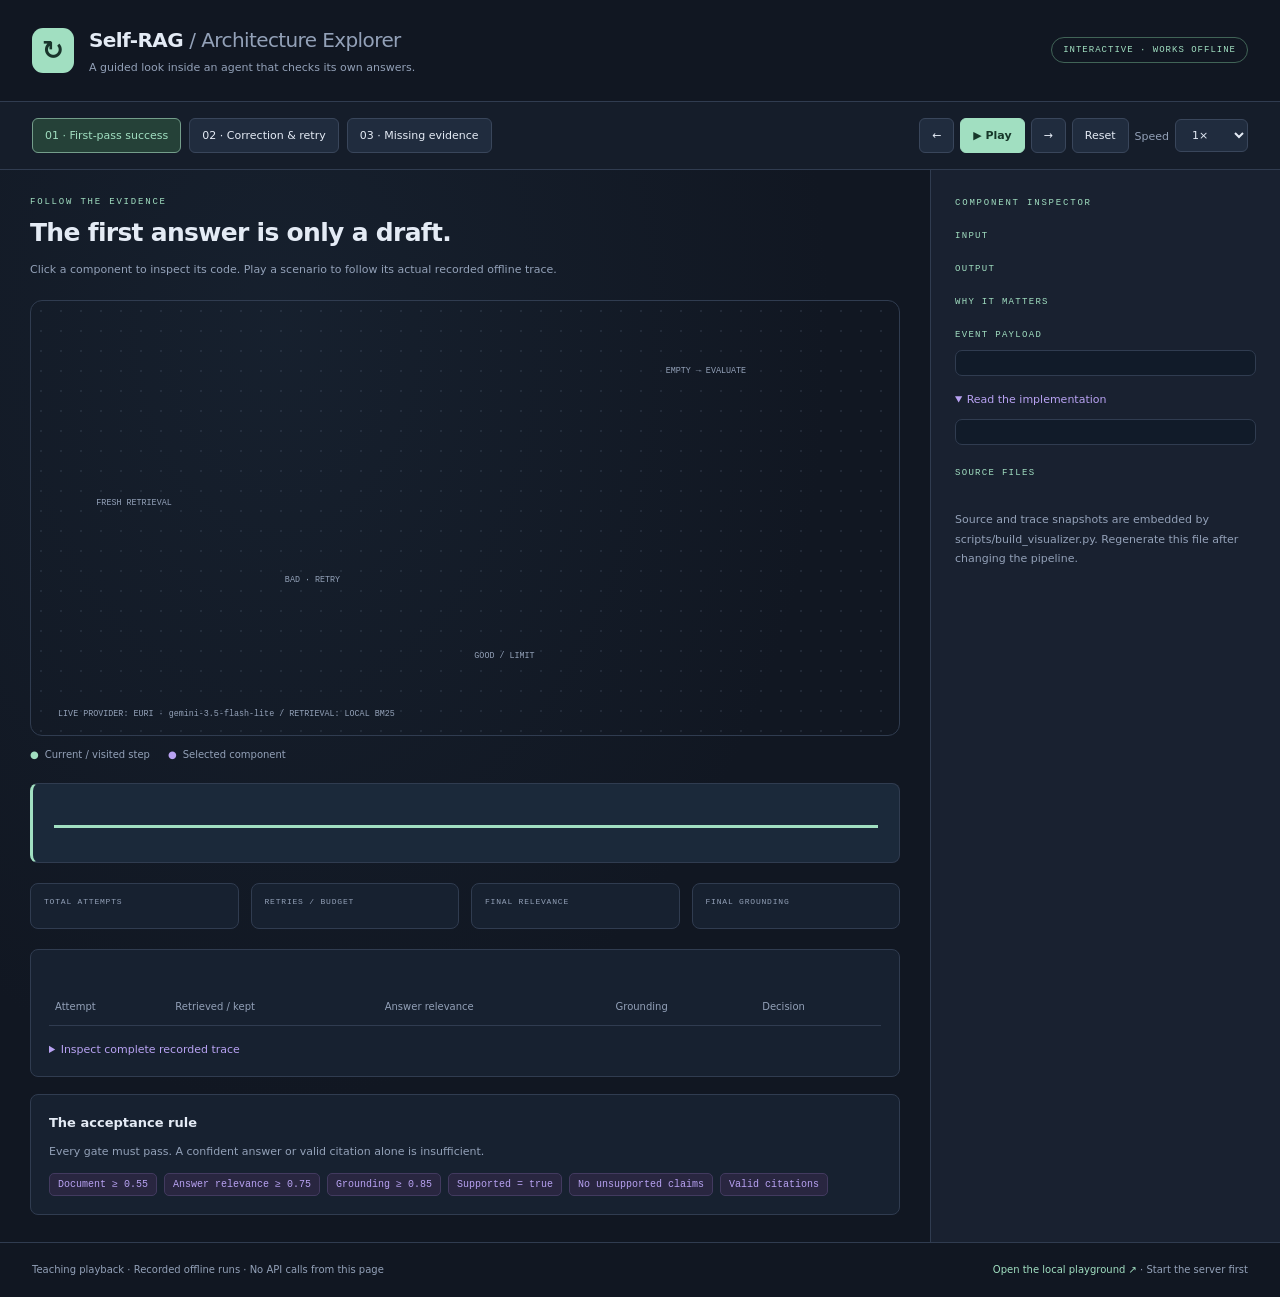
==== scripts/visualizer_template.html @ eb4587cd "Build Self-RAG with EURI evaluation and bounded retries" ====
<!doctype html>
<html lang="en">
<head><meta charset="utf-8"><meta name="viewport" content="width=device-width,initial-scale=1"><meta name="theme-color" content="#111722"><title>Self-RAG · Architecture Explorer</title>
<style>
:root{color-scheme:dark;--bg:#111722;--panel:#192130;--line:#303c50;--muted:#93a1b8;--text:#e4ebf5;--mint:#a1dfc1;--purple:#b8a2f2;--amber:#edc386;--mono:ui-monospace,Consolas,monospace}*{box-sizing:border-box}body{margin:0;background:var(--bg);color:var(--text);font:14px/1.6 system-ui,sans-serif}button,select{font:inherit}button{cursor:pointer}button,select,a{touch-action:manipulation}button:disabled{opacity:.35;cursor:default}button:focus-visible,a:focus-visible,select:focus-visible,summary:focus-visible{outline:2px solid var(--mint);outline-offset:4px}header{display:flex;align-items:center;justify-content:space-between;gap:25px;padding:24px 32px;border-bottom:1px solid var(--line)}.brand{display:flex;align-items:center;gap:15px}.logo{display:grid;place-items:center;width:42px;height:45px;background:var(--mint);color:#19342b;border-radius:11px;font-size:26px;font-weight:800}h1,h2,h3,p{margin:0}h1{font-size:20px;font-weight:600;letter-spacing:-.6px}h1 span{color:var(--muted);font-weight:400}.sub{font-size:11px;color:var(--muted);margin-top:3px}a{color:var(--mint);text-decoration:none}.badge{font:9px var(--mono);letter-spacing:1px;border:1px solid #416457;color:var(--mint);padding:7px 11px;border-radius:20px}.toolbar{display:flex;flex-wrap:wrap;gap:8px;align-items:center;padding:16px 32px;border-bottom:1px solid var(--line);background:#151d2a}button,select{background:#202c3e;border:1px solid #39465b;border-radius:6px;padding:8px 12px;color:var(--text);font-size:11px}button:hover:not(:disabled){background:#2b3a50}button[aria-pressed=true]{background:#254138;border-color:#749e8b;color:var(--mint)}.primary{background:var(--mint);border-color:var(--mint);color:#17372a;font-weight:700}.primary:hover:not(:disabled){background:#b7eed4}.playback{margin-left:auto;display:flex;gap:6px;align-items:center}.layout{display:grid;grid-template-columns:minmax(0,1fr) 350px;min-height:calc(100vh - 180px)}main{padding:27px 30px;min-width:0;background:radial-gradient(ellipse at 30% 15%,#22344850,transparent 60%)}.eyebrow{font:9px var(--mono);letter-spacing:1.8px;color:var(--mint)}h2{font-size:25px;letter-spacing:-.7px;margin:6px 0}main>.sub{margin:8px 0 21px}.diagram{background-image:radial-gradient(#63728a30 1px,transparent 1px);background-size:20px 20px;border:1px solid var(--line);border-radius:12px;overflow:auto}svg{display:block;width:100%;min-width:760px}.edge{fill:none;stroke:#3c4d65;stroke-width:2;marker-end:url(#arrow)}.edge.active{stroke:var(--mint);stroke-width:3;marker-end:url(#active-arrow)}.edge.retry{stroke-dasharray:6 5}.node{cursor:pointer;outline:none}.node rect{fill:#1d2a3b;stroke:#4a5972;stroke-width:1.4}.node text{fill:var(--text);pointer-events:none}.node .title{font:600 16px system-ui,sans-serif}.node .file{font:9px var(--mono);fill:var(--muted)}.node .number{font:9px var(--mono);fill:var(--purple)}.node.visited rect{fill:#203b35;stroke:#507c6a}.node.current rect{fill:#294e40;stroke:var(--mint);stroke-width:2.5}.node.selected rect{stroke:var(--purple);stroke-width:3}.node:hover rect,.node:focus-visible rect{stroke:var(--purple);stroke-width:3}.wire-label{font:9px var(--mono);fill:var(--muted)}.legend{display:flex;gap:18px;color:var(--muted);font-size:10px;margin:11px 0 20px}.legend span:before{content:'●';color:var(--mint);margin-right:6px}.legend span:last-child:before{color:var(--purple)}.step-card{padding:19px 21px;background:#1b293a;border:1px solid var(--line);border-left:3px solid var(--mint);border-radius:8px}.step-heading{display:flex;justify-content:space-between;gap:15px;align-items:center}.step-card h3{font-size:17px;font-weight:600;margin-top:5px}.step-card p{font-size:12px;color:var(--muted);margin-top:7px}.progress{height:3px;background:#304158;border-radius:2px;margin-top:17px}.progress>div{height:100%;background:var(--mint);transition:width .2s}.timeline{display:flex;flex-wrap:wrap;gap:6px;margin-top:15px}.timeline button{font:9px var(--mono);padding:6px 9px}.stats{display:grid;grid-template-columns:repeat(4,1fr);gap:12px;margin:20px 0}.stat{border:1px solid var(--line);border-radius:8px;padding:13px;background:#172130}.stat small{display:block;font:8px var(--mono);color:var(--muted);letter-spacing:.8px}.stat b{display:block;font:24px var(--mono);color:var(--mint);margin-top:9px}.section-panel{border:1px solid var(--line);border-radius:8px;padding:18px;background:#172130;margin-top:17px}h3{font-size:13px}.section-panel p{color:var(--muted);font-size:11px;margin-top:9px}.pills{display:flex;flex-wrap:wrap;gap:7px;margin-top:12px}.pills span{font:10px var(--mono);padding:5px 8px;color:var(--purple);background:#292640;border:1px solid #423a5f;border-radius:5px}.table-scroll{overflow:auto}table{width:100%;border-collapse:collapse;font-size:11px;margin-top:12px}th,td{padding:10px 6px;border-bottom:1px solid var(--line);text-align:left}th{color:var(--muted);font-size:10px;font-weight:500}td{white-space:nowrap}aside{border-left:1px solid var(--line);background:var(--panel);padding:28px 24px;min-width:0}aside h2{font-size:23px;margin-top:10px}.field{font:9px var(--mono);letter-spacing:1.3px;color:var(--mint);margin:23px 0 8px}aside p{font-size:12px;color:var(--muted);line-height:1.8}.file-label{font:10px var(--mono);color:var(--purple);margin-bottom:13px}pre{white-space:pre-wrap;overflow-wrap:anywhere;background:#111b29;border:1px solid var(--line);padding:12px;border-radius:7px;font:10px/1.8 var(--mono);max-height:450px;overflow:auto;color:#b8c8dd}details{margin-top:15px}summary{font-size:11px;color:var(--purple);cursor:pointer}.notice{color:var(--amber)!important;border-left:2px solid var(--amber);padding-left:10px}.status{font:10px var(--mono);color:var(--mint)}footer{display:flex;justify-content:space-between;gap:20px;padding:19px 32px;border-top:1px solid var(--line);color:var(--muted);font-size:10px}.source-links{display:flex;gap:6px;flex-wrap:wrap;margin-top:12px}.source-links button{font:9px var(--mono);padding:6px 8px}@media(max-width:1150px){.layout{grid-template-columns:minmax(0,1fr) 290px}main{padding:23px 20px}aside{padding:23px 18px}.playback{margin-left:0}.stats{gap:8px}.stat{padding:10px}.stat small{font-size:7px}}@media(max-width:850px){.layout{grid-template-columns:1fr}aside{border-left:0;border-top:1px solid var(--line)}header{padding:20px}.toolbar{padding:13px 20px}.badge{display:none}h1{font-size:18px}h2{font-size:23px}footer{display:block;line-height:2}footer span{display:block}.stats{grid-template-columns:repeat(2,1fr)}}@media(prefers-reduced-motion:reduce){*{transition:none!important}}
</style></head><body>
<header><div class="brand"><div class="logo">↻</div><div><h1>Self-RAG <span>/ Architecture Explorer</span></h1><p class="sub">A guided look inside an agent that checks its own answers.</p></div></div><span class="badge">INTERACTIVE · WORKS OFFLINE</span></header>
<div class="toolbar"><button data-scenario="first" aria-pressed="true">01 · First-pass success</button><button data-scenario="correction" aria-pressed="false">02 · Correction & retry</button><button data-scenario="missing" aria-pressed="false">03 · Missing evidence</button><div class="playback"><button id="back" aria-label="Previous step">←</button><button id="play" class="primary">▶ Play</button><button id="next" aria-label="Next step">→</button><button id="reset">Reset</button><label for="speed" class="sub">Speed</label><select id="speed"><option value="2000">1×</option><option value="1000">2×</option><option value="4000">0.5×</option></select></div></div>
<div class="layout"><main><div class="eyebrow">FOLLOW THE EVIDENCE</div><h2>The first answer is only a draft.</h2><p class="sub">Click a component to inspect its code. Play a scenario to follow its actual recorded offline trace.</p>
<div class="diagram"><svg viewBox="0 0 930 465" role="group" aria-label="Self-RAG flow with evaluation and bounded retry loop"><defs><marker id="arrow" viewBox="0 0 10 10" refX="9" refY="5" markerWidth="6" markerHeight="6" orient="auto-start-reverse"><path d="M 0 0 L 10 5 L 0 10 z" fill="#4e617b"/></marker><marker id="active-arrow" viewBox="0 0 10 10" refX="9" refY="5" markerWidth="6" markerHeight="6" orient="auto-start-reverse"><path d="M 0 0 L 10 5 L 0 10 z" fill="#a1dfc1"/></marker></defs><g id="edges"></g><g id="nodes"></g><text x="272" y="301" class="wire-label">BAD · RETRY</text><text x="475" y="383" class="wire-label">GOOD / LIMIT</text><text x="70" y="219" class="wire-label">FRESH RETRIEVAL</text><text x="680" y="77" class="wire-label">EMPTY → EVALUATE</text><text x="29" y="445" class="wire-label">LIVE PROVIDER: EURI · gemini-3.5-flash-lite  /  RETRIEVAL: LOCAL BM25</text></svg></div>
<div class="legend"><span>Current / visited step</span><span>Selected component</span></div>
<section class="step-card"><div class="step-heading"><div><div id="step-count" class="eyebrow"></div><h3 id="step-title"></h3></div><span id="step-status" class="status"></span></div><p id="step-description"></p><div class="progress"><div id="progress"></div></div><div id="timeline" class="timeline"></div></section>
<div class="stats"><div class="stat"><small>TOTAL ATTEMPTS</small><b id="attempts"></b></div><div class="stat"><small>RETRIES / BUDGET</small><b id="retries"></b></div><div class="stat"><small>FINAL RELEVANCE</small><b id="relevance"></b></div><div class="stat"><small>FINAL GROUNDING</small><b id="grounding"></b></div></div>
<section class="section-panel"><h3 id="question"></h3><p id="scenario-note"></p><div class="table-scroll"><table><thead><tr><th>Attempt</th><th>Retrieved / kept</th><th>Answer relevance</th><th>Grounding</th><th>Decision</th></tr></thead><tbody id="results"></tbody></table></div><p id="answer"></p><details><summary>Inspect complete recorded trace</summary><pre id="trace-json"></pre></details></section>
<section class="section-panel"><h3>The acceptance rule</h3><p>Every gate must pass. A confident answer or valid citation alone is insufficient.</p><div class="pills"><span>Document ≥ 0.55</span><span>Answer relevance ≥ 0.75</span><span>Grounding ≥ 0.85</span><span>Supported = true</span><span>No unsupported claims</span><span>Valid citations</span></div></section>
</main><aside><div class="eyebrow">COMPONENT INSPECTOR</div><h2 id="inspect-title"></h2><div id="inspect-file" class="file-label"></div><p id="inspect-description"></p><div class="field">INPUT</div><p id="inspect-input"></p><div class="field">OUTPUT</div><p id="inspect-output"></p><div class="field">WHY IT MATTERS</div><p id="inspect-note"></p><div class="field">EVENT PAYLOAD</div><pre id="event-payload"></pre><details open><summary>Read the implementation</summary><pre id="inspect-code"></pre></details><div class="field">SOURCE FILES</div><div id="source-links" class="source-links"></div><p class="sub" style="margin-top:20px">Source and trace snapshots are embedded by scripts/build_visualizer.py. Regenerate this file after changing the pipeline.</p></aside></div>
<footer><span>Teaching playback · Recorded offline runs · No API calls from this page</span><span><a href="http://127.0.0.1:8000/">Open the local playground ↗</a> · Start the server first</span></footer>
<script id="embedded-data" type="application/json">__EMBEDDED_DATA__</script>
<script>
'use strict';
const DATA=JSON.parse(document.getElementById('embedded-data').textContent),$=id=>document.getElementById(id),NS='http://www.w3.org/2000/svg';
const components=[
{id:'question',title:'User question',file:'app/models.py',x:30,y:95,n:'01',description:'Validate the original question and settings. The original question stays unchanged throughout the workflow.',input:'Question, mode, top K, retry budget, optional correction-demo flag.',output:'A validated QueryRequest; question length 3–1000 characters, retry budget 0–4.',note:'A rewritten search query must not silently change what the user asked.'},
{id:'retrieve',title:'Retrieve context',file:'app/retrieval.py',x:350,y:95,n:'02',description:'Rank local policy documents with BM25, using term frequency, inverse document frequency, and document-length normalization.',input:'Current search query and top K (default 3).',output:'Positive-score documents with stable IDs and BM25 scores.',note:'Retrieval is local and reproducible. It does not call an embedding model or assume Gemini supports embeddings.'},
{id:'grade',title:'Grade documents',file:'app/providers.py',x:670,y:95,n:'03',description:'Judge whether each retrieved passage helps answer the original question. Keep only grades at or above 0.55.',input:'Original question plus retrieved passages.',output:'Document relevance scores and reasons; only relevant passages reach generation.',note:'Live mode uses EURI. The offline demo uses keyword overlap and is intentionally less capable.'},
{id:'generate',title:'Generate draft',file:'app/providers.py',x:670,y:275,n:'04',description:'Generate a concise, cited answer using only graded context, with previous feedback supplied on retries.',input:'Original question, relevant documents, and evaluator feedback.',output:'A candidate answer with [document-id] citations.',note:'Correction demo deliberately replaces the first generated draft with an unsupported salary guarantee. This is visible fault injection.'},
{id:'evaluate',title:'Evaluate answer',file:'app/pipeline.py',x:350,y:275,n:'05',description:'Audit relevance and grounding, then apply all acceptance gates, including citations and unsupported claims.',input:'Original question, exact generation context, and draft.',output:'Accept, or actionable correction feedback. Empty context skips generation and fails the evidence check.',note:'Only accepted drafts become final answers. The live judge is a separate call to the same model, so correlated errors remain possible.'},
{id:'rewrite',title:'Rewrite & retry',file:'app/providers.py',x:30,y:275,n:'06',description:'Rewrite the search query using the original intent and evaluator feedback, then retrieve and grade fresh context.',input:'Original question, previous search query, and feedback.',output:'An improved search query; a new retrieval attempt.',note:'max_retries counts extra attempts. The loop runs at most max_retries + 1 times.'},
{id:'end',title:'Answer or abstain',file:'app/pipeline.py',x:510,y:395,n:'END',description:'Return an accepted, cited answer; if the retry budget runs out, return a safe abstention.',input:'Acceptance decision or exhausted retry budget.',output:'Final answer, status, cited sources, attempts, grades, and complete event trace.',note:'Rejected drafts remain in the diagnostic trace but never become the final answer.'}
];
const byId=Object.fromEntries(components.map(c=>[c.id,c]));
const edges=[['question','retrieve','M250 137 H350'],['retrieve','grade','M570 137 H670'],['grade','generate','M780 180 V275'],['generate','evaluate','M670 317 H570'],['evaluate','rewrite','M350 317 H250'],['rewrite','retrieve','M140 275 V230 H460 V180'],['evaluate','end','M460 360 V423 H510'],['grade','evaluate','M780 95 V60 H625 V245 H460 V275']];
const svg=(tag,attrs)=>{const n=document.createElementNS(NS,tag);Object.entries(attrs).forEach(([k,v])=>n.setAttribute(k,v));return n;};
const el=(tag,text)=>{const n=document.createElement(tag);if(text!==undefined)n.textContent=text;return n;};
let scenario='first',index=0,timer=null;
const result=()=>DATA.scenarios[scenario],events=()=>result().events;
for(const [a,b,path] of edges)$('edges').append(svg('path',{d:path,class:'edge'+(a==='rewrite'?' retry':''),id:'edge-'+a+'-'+b}));
for(const c of components){const g=svg('g',{id:'node-'+c.id,class:'node',transform:`translate(${c.x},${c.y})`,role:'button',tabindex:'0','aria-label':c.title,'aria-pressed':'false'});const end=c.id==='end';g.append(svg('rect',{width:end?260:220,height:end?55:85,rx:10}));const lines=end?[[15,21,c.title,'title'],[15,40,c.file,'file']]:[[15,22,c.n+' / SELF-RAG','number'],[15,47,c.title,'title'],[15,67,c.file,'file']];for(const [x,y,t,cls] of lines){const n=svg('text',{x,y,class:cls});n.textContent=t;g.append(n);}g.onclick=()=>inspect(c.id);g.onkeydown=e=>{if(e.key==='Enter'||e.key===' '){e.preventDefault();inspect(c.id);}};$('nodes').append(g);}
function payload(event){const a=result().attempts.find(x=>x.number===event.attempt);if(!a)return {question:result().question,mode:result().mode};switch(event.stage){case'retrieve':return a.retrieved;case'grade':return a.grades;case'generate':return {draft:a.draft,injected:a.injected_draft};case'evaluate':return a.evaluation||{reason:'No relevant context'};case'rewrite':return {query:a.rewrite};case'end':return {status:result().status,answer:result().answer};default:return event;}}
function inspect(id){const c=byId[id];$('inspect-title').textContent=c.title;$('inspect-file').textContent=c.file;$('inspect-description').textContent=c.description;$('inspect-input').textContent=c.input;$('inspect-output').textContent=c.output;$('inspect-note').textContent=c.note;$('inspect-code').textContent=DATA.sources[c.file];const matching=events().slice(0,index+1).filter(e=>e.stage===id).at(-1);$('event-payload').textContent=matching?JSON.stringify(payload(matching),null,2):'This component has not run at this point in the selected scenario.';document.querySelectorAll('.node').forEach(n=>{n.classList.toggle('selected',n.id==='node-'+id);n.setAttribute('aria-pressed',String(n.id==='node-'+id));});}
function pause(){clearInterval(timer);timer=null;$('play').textContent='▶ Play';}
function render(){const ev=events()[index],visited=events().slice(0,index+1).map(e=>e.stage);$('step-count').textContent=`STEP ${index+1} / ${events().length}`;$('step-title').textContent=byId[ev.stage].title;$('step-description').textContent=ev.message;$('step-status').textContent=ev.attempt?'ATTEMPT '+ev.attempt:'START';$('progress').style.width=((index+1)/events().length*100)+'%';$('back').disabled=index===0;$('next').disabled=index===events().length-1;document.querySelectorAll('.node').forEach(n=>{n.classList.toggle('visited',visited.includes(n.id.slice(5)));n.classList.toggle('current',n.id==='node-'+ev.stage);});for(const [a,b] of edges)$('edge-'+a+'-'+b).classList.toggle('active',visited.some((v,i)=>i>0&&visited[i-1]===a&&v===b));$('timeline').replaceChildren();events().forEach((event,i)=>{const b=el('button',`${i+1} ${byId[event.stage].title}`);b.setAttribute('aria-pressed',String(i===index));if(i===index)b.setAttribute('aria-current','step');b.onclick=()=>{pause();index=i;render();};$('timeline').append(b);});inspect(ev.stage);}
function showScenario(){const r=result(),last=r.attempts.at(-1).evaluation;$('question').textContent=r.question;$('scenario-note').textContent=scenario==='correction'?'The first draft is deliberately corrupted. The real pipeline rejects it, rewrites the query, retrieves again, and accepts the corrected extractive answer. This recording uses the offline evaluator.':scenario==='missing'?'The knowledge base has no telescope information. All three attempts fail the evidence check, and the workflow stops with an abstention.':'The refund policy supplies direct evidence. The extractive answer passes on the first attempt.';$('scenario-note').className=scenario==='correction'?'notice':'';$('attempts').textContent=r.attempt_count;$('retries').textContent=r.retries_used+' / '+r.max_retries;$('relevance').textContent=last?Math.round(last.answer_relevance*100)+'%':'—';$('grounding').textContent=last?Math.round(last.grounding*100)+'%':'—';$('answer').textContent='Final response: '+r.answer;$('trace-json').textContent=JSON.stringify(r,null,2);$('results').replaceChildren();for(const a of r.attempts){const tr=el('tr');[a.number,a.retrieved.length+' / '+a.kept_ids.length,a.evaluation?.answer_relevance??'—',a.evaluation?.grounding??'—',a.accepted?'ACCEPT':a.rewrite?'RETRY':'ABSTAIN'].forEach(value=>tr.append(el('td',String(value))));$('results').append(tr);}render();}
function play(){if(timer){pause();return;}if(index===events().length-1){index=0;render();}$('play').textContent='Ⅱ Pause';timer=setInterval(()=>{index++;render();if(index===events().length-1)pause();},Number($('speed').value));}
$('play').onclick=play;$('back').onclick=()=>{pause();index=Math.max(0,index-1);render();};$('next').onclick=()=>{pause();index=Math.min(events().length-1,index+1);render();};$('reset').onclick=()=>{pause();index=0;render();};$('speed').onchange=()=>{if(timer){pause();play();}};
document.querySelectorAll('[data-scenario]').forEach(b=>b.onclick=()=>{pause();scenario=b.dataset.scenario;index=0;document.querySelectorAll('[data-scenario]').forEach(n=>n.setAttribute('aria-pressed',String(n===b)));showScenario();});
for(const file of Object.keys(DATA.sources)){const b=el('button',file);b.onclick=()=>{$('inspect-file').textContent=file;$('inspect-code').textContent=DATA.sources[file];};$('source-links').append(b);}
showScenario();
</script></body></html>
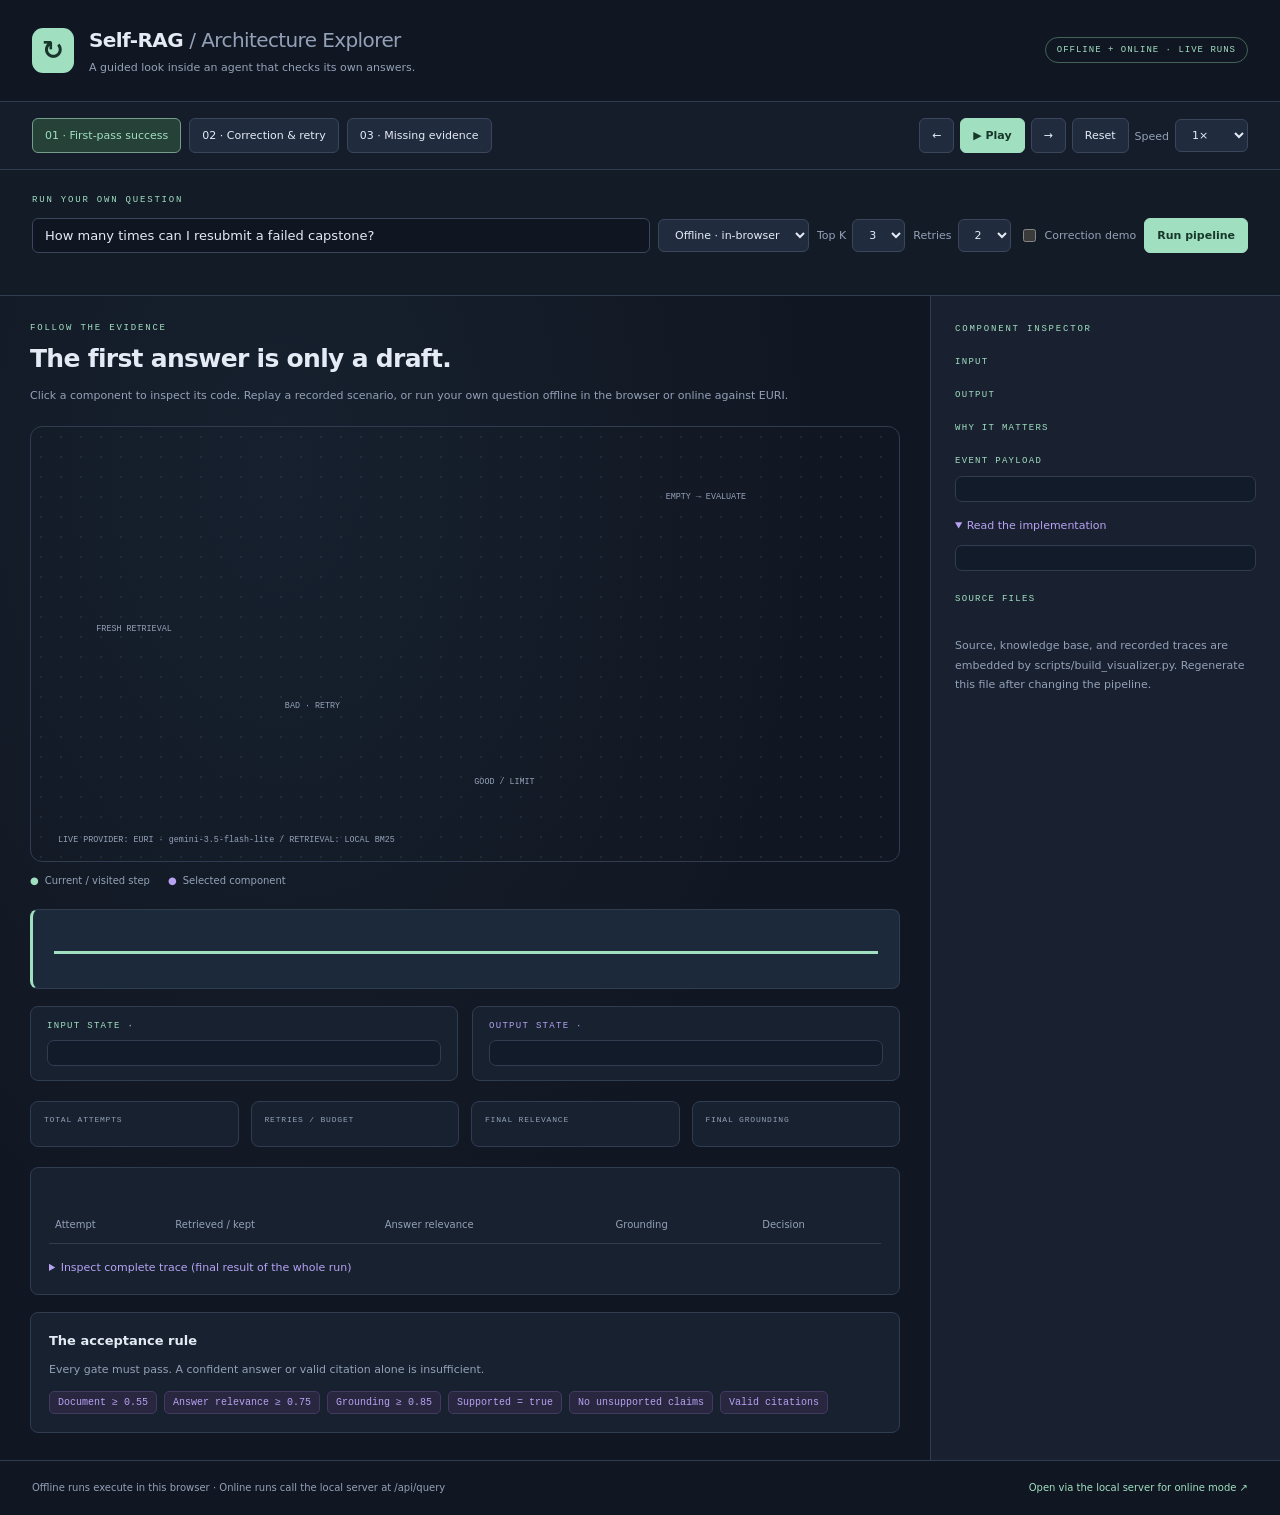
==== commit 1f01fa97: "fina;" ====
--- a/scripts/visualizer_template.html
+++ b/scripts/visualizer_template.html
@@ -2,19 +2,21 @@
 <html lang="en">
 <head><meta charset="utf-8"><meta name="viewport" content="width=device-width,initial-scale=1"><meta name="theme-color" content="#111722"><title>Self-RAG · Architecture Explorer</title>
 <style>
-:root{color-scheme:dark;--bg:#111722;--panel:#192130;--line:#303c50;--muted:#93a1b8;--text:#e4ebf5;--mint:#a1dfc1;--purple:#b8a2f2;--amber:#edc386;--mono:ui-monospace,Consolas,monospace}*{box-sizing:border-box}body{margin:0;background:var(--bg);color:var(--text);font:14px/1.6 system-ui,sans-serif}button,select{font:inherit}button{cursor:pointer}button,select,a{touch-action:manipulation}button:disabled{opacity:.35;cursor:default}button:focus-visible,a:focus-visible,select:focus-visible,summary:focus-visible{outline:2px solid var(--mint);outline-offset:4px}header{display:flex;align-items:center;justify-content:space-between;gap:25px;padding:24px 32px;border-bottom:1px solid var(--line)}.brand{display:flex;align-items:center;gap:15px}.logo{display:grid;place-items:center;width:42px;height:45px;background:var(--mint);color:#19342b;border-radius:11px;font-size:26px;font-weight:800}h1,h2,h3,p{margin:0}h1{font-size:20px;font-weight:600;letter-spacing:-.6px}h1 span{color:var(--muted);font-weight:400}.sub{font-size:11px;color:var(--muted);margin-top:3px}a{color:var(--mint);text-decoration:none}.badge{font:9px var(--mono);letter-spacing:1px;border:1px solid #416457;color:var(--mint);padding:7px 11px;border-radius:20px}.toolbar{display:flex;flex-wrap:wrap;gap:8px;align-items:center;padding:16px 32px;border-bottom:1px solid var(--line);background:#151d2a}button,select{background:#202c3e;border:1px solid #39465b;border-radius:6px;padding:8px 12px;color:var(--text);font-size:11px}button:hover:not(:disabled){background:#2b3a50}button[aria-pressed=true]{background:#254138;border-color:#749e8b;color:var(--mint)}.primary{background:var(--mint);border-color:var(--mint);color:#17372a;font-weight:700}.primary:hover:not(:disabled){background:#b7eed4}.playback{margin-left:auto;display:flex;gap:6px;align-items:center}.layout{display:grid;grid-template-columns:minmax(0,1fr) 350px;min-height:calc(100vh - 180px)}main{padding:27px 30px;min-width:0;background:radial-gradient(ellipse at 30% 15%,#22344850,transparent 60%)}.eyebrow{font:9px var(--mono);letter-spacing:1.8px;color:var(--mint)}h2{font-size:25px;letter-spacing:-.7px;margin:6px 0}main>.sub{margin:8px 0 21px}.diagram{background-image:radial-gradient(#63728a30 1px,transparent 1px);background-size:20px 20px;border:1px solid var(--line);border-radius:12px;overflow:auto}svg{display:block;width:100%;min-width:760px}.edge{fill:none;stroke:#3c4d65;stroke-width:2;marker-end:url(#arrow)}.edge.active{stroke:var(--mint);stroke-width:3;marker-end:url(#active-arrow)}.edge.retry{stroke-dasharray:6 5}.node{cursor:pointer;outline:none}.node rect{fill:#1d2a3b;stroke:#4a5972;stroke-width:1.4}.node text{fill:var(--text);pointer-events:none}.node .title{font:600 16px system-ui,sans-serif}.node .file{font:9px var(--mono);fill:var(--muted)}.node .number{font:9px var(--mono);fill:var(--purple)}.node.visited rect{fill:#203b35;stroke:#507c6a}.node.current rect{fill:#294e40;stroke:var(--mint);stroke-width:2.5}.node.selected rect{stroke:var(--purple);stroke-width:3}.node:hover rect,.node:focus-visible rect{stroke:var(--purple);stroke-width:3}.wire-label{font:9px var(--mono);fill:var(--muted)}.legend{display:flex;gap:18px;color:var(--muted);font-size:10px;margin:11px 0 20px}.legend span:before{content:'●';color:var(--mint);margin-right:6px}.legend span:last-child:before{color:var(--purple)}.step-card{padding:19px 21px;background:#1b293a;border:1px solid var(--line);border-left:3px solid var(--mint);border-radius:8px}.step-heading{display:flex;justify-content:space-between;gap:15px;align-items:center}.step-card h3{font-size:17px;font-weight:600;margin-top:5px}.step-card p{font-size:12px;color:var(--muted);margin-top:7px}.progress{height:3px;background:#304158;border-radius:2px;margin-top:17px}.progress>div{height:100%;background:var(--mint);transition:width .2s}.timeline{display:flex;flex-wrap:wrap;gap:6px;margin-top:15px}.timeline button{font:9px var(--mono);padding:6px 9px}.stats{display:grid;grid-template-columns:repeat(4,1fr);gap:12px;margin:20px 0}.stat{border:1px solid var(--line);border-radius:8px;padding:13px;background:#172130}.stat small{display:block;font:8px var(--mono);color:var(--muted);letter-spacing:.8px}.stat b{display:block;font:24px var(--mono);color:var(--mint);margin-top:9px}.section-panel{border:1px solid var(--line);border-radius:8px;padding:18px;background:#172130;margin-top:17px}h3{font-size:13px}.section-panel p{color:var(--muted);font-size:11px;margin-top:9px}.pills{display:flex;flex-wrap:wrap;gap:7px;margin-top:12px}.pills span{font:10px var(--mono);padding:5px 8px;color:var(--purple);background:#292640;border:1px solid #423a5f;border-radius:5px}.table-scroll{overflow:auto}table{width:100%;border-collapse:collapse;font-size:11px;margin-top:12px}th,td{padding:10px 6px;border-bottom:1px solid var(--line);text-align:left}th{color:var(--muted);font-size:10px;font-weight:500}td{white-space:nowrap}aside{border-left:1px solid var(--line);background:var(--panel);padding:28px 24px;min-width:0}aside h2{font-size:23px;margin-top:10px}.field{font:9px var(--mono);letter-spacing:1.3px;color:var(--mint);margin:23px 0 8px}aside p{font-size:12px;color:var(--muted);line-height:1.8}.file-label{font:10px var(--mono);color:var(--purple);margin-bottom:13px}pre{white-space:pre-wrap;overflow-wrap:anywhere;background:#111b29;border:1px solid var(--line);padding:12px;border-radius:7px;font:10px/1.8 var(--mono);max-height:450px;overflow:auto;color:#b8c8dd}details{margin-top:15px}summary{font-size:11px;color:var(--purple);cursor:pointer}.notice{color:var(--amber)!important;border-left:2px solid var(--amber);padding-left:10px}.status{font:10px var(--mono);color:var(--mint)}footer{display:flex;justify-content:space-between;gap:20px;padding:19px 32px;border-top:1px solid var(--line);color:var(--muted);font-size:10px}.source-links{display:flex;gap:6px;flex-wrap:wrap;margin-top:12px}.source-links button{font:9px var(--mono);padding:6px 8px}@media(max-width:1150px){.layout{grid-template-columns:minmax(0,1fr) 290px}main{padding:23px 20px}aside{padding:23px 18px}.playback{margin-left:0}.stats{gap:8px}.stat{padding:10px}.stat small{font-size:7px}}@media(max-width:850px){.layout{grid-template-columns:1fr}aside{border-left:0;border-top:1px solid var(--line)}header{padding:20px}.toolbar{padding:13px 20px}.badge{display:none}h1{font-size:18px}h2{font-size:23px}footer{display:block;line-height:2}footer span{display:block}.stats{grid-template-columns:repeat(2,1fr)}}@media(prefers-reduced-motion:reduce){*{transition:none!important}}
+:root{color-scheme:dark;--bg:#111722;--panel:#192130;--line:#303c50;--muted:#93a1b8;--text:#e4ebf5;--mint:#a1dfc1;--purple:#b8a2f2;--amber:#edc386;--mono:ui-monospace,Consolas,monospace}*{box-sizing:border-box}body{margin:0;background:var(--bg);color:var(--text);font:14px/1.6 system-ui,sans-serif}button,select{font:inherit}button{cursor:pointer}button,select,a{touch-action:manipulation}button:disabled{opacity:.35;cursor:default}button:focus-visible,a:focus-visible,select:focus-visible,summary:focus-visible{outline:2px solid var(--mint);outline-offset:4px}header{display:flex;align-items:center;justify-content:space-between;gap:25px;padding:24px 32px;border-bottom:1px solid var(--line)}.brand{display:flex;align-items:center;gap:15px}.logo{display:grid;place-items:center;width:42px;height:45px;background:var(--mint);color:#19342b;border-radius:11px;font-size:26px;font-weight:800}h1,h2,h3,p{margin:0}h1{font-size:20px;font-weight:600;letter-spacing:-.6px}h1 span{color:var(--muted);font-weight:400}.sub{font-size:11px;color:var(--muted);margin-top:3px}a{color:var(--mint);text-decoration:none}.badge{font:9px var(--mono);letter-spacing:1px;border:1px solid #416457;color:var(--mint);padding:7px 11px;border-radius:20px}.toolbar{display:flex;flex-wrap:wrap;gap:8px;align-items:center;padding:16px 32px;border-bottom:1px solid var(--line);background:#151d2a}button,select{background:#202c3e;border:1px solid #39465b;border-radius:6px;padding:8px 12px;color:var(--text);font-size:11px}button:hover:not(:disabled){background:#2b3a50}button[aria-pressed=true]{background:#254138;border-color:#749e8b;color:var(--mint)}.primary{background:var(--mint);border-color:var(--mint);color:#17372a;font-weight:700}.primary:hover:not(:disabled){background:#b7eed4}.playback{margin-left:auto;display:flex;gap:6px;align-items:center}.layout{display:grid;grid-template-columns:minmax(0,1fr) 350px;min-height:calc(100vh - 180px)}main{padding:27px 30px;min-width:0;background:radial-gradient(ellipse at 30% 15%,#22344850,transparent 60%)}.eyebrow{font:9px var(--mono);letter-spacing:1.8px;color:var(--mint)}h2{font-size:25px;letter-spacing:-.7px;margin:6px 0}main>.sub{margin:8px 0 21px}.diagram{background-image:radial-gradient(#63728a30 1px,transparent 1px);background-size:20px 20px;border:1px solid var(--line);border-radius:12px;overflow:auto}svg{display:block;width:100%;min-width:760px}.edge{fill:none;stroke:#3c4d65;stroke-width:2;marker-end:url(#arrow)}.edge.active{stroke:var(--mint);stroke-width:3;marker-end:url(#active-arrow)}.edge.retry{stroke-dasharray:6 5}.node{cursor:pointer;outline:none}.node rect{fill:#1d2a3b;stroke:#4a5972;stroke-width:1.4}.node text{fill:var(--text);pointer-events:none}.node .title{font:600 16px system-ui,sans-serif}.node .file{font:9px var(--mono);fill:var(--muted)}.node .number{font:9px var(--mono);fill:var(--purple)}.node.visited rect{fill:#203b35;stroke:#507c6a}.node.current rect{fill:#294e40;stroke:var(--mint);stroke-width:2.5}.node.selected rect{stroke:var(--purple);stroke-width:3}.node:hover rect,.node:focus-visible rect{stroke:var(--purple);stroke-width:3}.wire-label{font:9px var(--mono);fill:var(--muted)}.legend{display:flex;gap:18px;color:var(--muted);font-size:10px;margin:11px 0 20px}.legend span:before{content:'●';color:var(--mint);margin-right:6px}.legend span:last-child:before{color:var(--purple)}.step-card{padding:19px 21px;background:#1b293a;border:1px solid var(--line);border-left:3px solid var(--mint);border-radius:8px}.step-heading{display:flex;justify-content:space-between;gap:15px;align-items:center}.step-card h3{font-size:17px;font-weight:600;margin-top:5px}.step-card p{font-size:12px;color:var(--muted);margin-top:7px}.progress{height:3px;background:#304158;border-radius:2px;margin-top:17px}.progress>div{height:100%;background:var(--mint);transition:width .2s}.timeline{display:flex;flex-wrap:wrap;gap:6px;margin-top:15px}.timeline button{font:9px var(--mono);padding:6px 9px}.stats{display:grid;grid-template-columns:repeat(4,1fr);gap:12px;margin:20px 0}.stat{border:1px solid var(--line);border-radius:8px;padding:13px;background:#172130}.stat small{display:block;font:8px var(--mono);color:var(--muted);letter-spacing:.8px}.stat b{display:block;font:24px var(--mono);color:var(--mint);margin-top:9px}.section-panel{border:1px solid var(--line);border-radius:8px;padding:18px;background:#172130;margin-top:17px}h3{font-size:13px}.section-panel p{color:var(--muted);font-size:11px;margin-top:9px}.pills{display:flex;flex-wrap:wrap;gap:7px;margin-top:12px}.pills span{font:10px var(--mono);padding:5px 8px;color:var(--purple);background:#292640;border:1px solid #423a5f;border-radius:5px}.table-scroll{overflow:auto}table{width:100%;border-collapse:collapse;font-size:11px;margin-top:12px}th,td{padding:10px 6px;border-bottom:1px solid var(--line);text-align:left}th{color:var(--muted);font-size:10px;font-weight:500}td{white-space:nowrap}aside{border-left:1px solid var(--line);background:var(--panel);padding:28px 24px;min-width:0}aside h2{font-size:23px;margin-top:10px}.field{font:9px var(--mono);letter-spacing:1.3px;color:var(--mint);margin:23px 0 8px}aside p{font-size:12px;color:var(--muted);line-height:1.8}.file-label{font:10px var(--mono);color:var(--purple);margin-bottom:13px}pre{white-space:pre-wrap;overflow-wrap:anywhere;background:#111b29;border:1px solid var(--line);padding:12px;border-radius:7px;font:10px/1.8 var(--mono);max-height:450px;overflow:auto;color:#b8c8dd}details{margin-top:15px}summary{font-size:11px;color:var(--purple);cursor:pointer}.notice{color:var(--amber)!important;border-left:2px solid var(--amber);padding-left:10px}.status{font:10px var(--mono);color:var(--mint)}footer{display:flex;justify-content:space-between;gap:20px;padding:19px 32px;border-top:1px solid var(--line);color:var(--muted);font-size:10px}.source-links{display:flex;gap:6px;flex-wrap:wrap;margin-top:12px}.source-links button{font:9px var(--mono);padding:6px 8px}.runner{padding:16px 32px;border-bottom:1px solid var(--line);background:#131b27}.runner-row{display:flex;flex-wrap:wrap;gap:8px;align-items:center;margin-top:9px}.runner input[type=text]{flex:1 1 320px;min-width:0;background:#0f1622;border:1px solid #39465b;border-radius:6px;padding:9px 12px;color:var(--text);font:13px system-ui,sans-serif}.runner input[type=text]:focus-visible,.runner input[type=checkbox]:focus-visible{outline:2px solid var(--mint);outline-offset:2px}.runner label.opt{display:flex;align-items:center;gap:6px;font-size:11px;color:var(--muted)}.runner input[type=checkbox]{accent-color:var(--mint)}#run-status{min-height:18px;margin-top:8px}#run-status.error{color:#f0a3a3}#run-status.ok{color:var(--mint)}.mode-live{color:var(--amber)}.io{display:grid;grid-template-columns:1fr 1fr;gap:14px;margin-top:17px}.io>div{border:1px solid var(--line);border-radius:8px;padding:14px 16px;background:#172130;min-width:0}.io .field{margin:0 0 8px}.io .field.out{color:var(--purple)}.io pre{max-height:360px;margin:0}.io p{font-size:11px;color:var(--muted);margin:0 0 9px}@media(max-width:1150px){.layout{grid-template-columns:minmax(0,1fr) 290px}main{padding:23px 20px}aside{padding:23px 18px}.playback{margin-left:0}.stats{gap:8px}.stat{padding:10px}.stat small{font-size:7px}}@media(max-width:850px){.io{grid-template-columns:1fr}.runner{padding:13px 20px}.layout{grid-template-columns:1fr}aside{border-left:0;border-top:1px solid var(--line)}header{padding:20px}.toolbar{padding:13px 20px}.badge{display:none}h1{font-size:18px}h2{font-size:23px}footer{display:block;line-height:2}footer span{display:block}.stats{grid-template-columns:repeat(2,1fr)}}@media(prefers-reduced-motion:reduce){*{transition:none!important}}
 </style></head><body>
-<header><div class="brand"><div class="logo">↻</div><div><h1>Self-RAG <span>/ Architecture Explorer</span></h1><p class="sub">A guided look inside an agent that checks its own answers.</p></div></div><span class="badge">INTERACTIVE · WORKS OFFLINE</span></header>
-<div class="toolbar"><button data-scenario="first" aria-pressed="true">01 · First-pass success</button><button data-scenario="correction" aria-pressed="false">02 · Correction & retry</button><button data-scenario="missing" aria-pressed="false">03 · Missing evidence</button><div class="playback"><button id="back" aria-label="Previous step">←</button><button id="play" class="primary">▶ Play</button><button id="next" aria-label="Next step">→</button><button id="reset">Reset</button><label for="speed" class="sub">Speed</label><select id="speed"><option value="2000">1×</option><option value="1000">2×</option><option value="4000">0.5×</option></select></div></div>
-<div class="layout"><main><div class="eyebrow">FOLLOW THE EVIDENCE</div><h2>The first answer is only a draft.</h2><p class="sub">Click a component to inspect its code. Play a scenario to follow its actual recorded offline trace.</p>
+<header><div class="brand"><div class="logo">↻</div><div><h1>Self-RAG <span>/ Architecture Explorer</span></h1><p class="sub">A guided look inside an agent that checks its own answers.</p></div></div><span class="badge">OFFLINE + ONLINE · LIVE RUNS</span></header>
+<div class="toolbar"><button data-scenario="first" aria-pressed="true">01 · First-pass success</button><button data-scenario="correction" aria-pressed="false">02 · Correction & retry</button><button data-scenario="missing" aria-pressed="false">03 · Missing evidence</button><button data-scenario="custom" aria-pressed="false" id="custom-tab" hidden>04 · Your run</button><div class="playback"><button id="back" aria-label="Previous step">←</button><button id="play" class="primary">▶ Play</button><button id="next" aria-label="Next step">→</button><button id="reset">Reset</button><label for="speed" class="sub">Speed</label><select id="speed"><option value="2000">1×</option><option value="1000">2×</option><option value="4000">0.5×</option></select></div></div>
+<form id="runner" class="runner" novalidate><label for="q" class="eyebrow">RUN YOUR OWN QUESTION</label><div class="runner-row"><input id="q" type="text" maxlength="1000" autocomplete="off" placeholder="e.g. Can I pause my course?" value="How many times can I resubmit a failed capstone?"><select id="mode" aria-label="Execution mode"><option value="offline">Offline · in-browser</option><option value="live">Online · EURI live</option></select><label class="opt" for="top-k">Top K <select id="top-k"><option>1</option><option>2</option><option selected>3</option><option>4</option><option>5</option><option>6</option></select></label><label class="opt" for="max-retries">Retries <select id="max-retries"><option>0</option><option>1</option><option selected>2</option><option>3</option><option>4</option></select></label><label class="opt"><input id="inject" type="checkbox"> Correction demo</label><button id="run" class="primary" type="submit">Run pipeline</button></div><p id="run-status" class="sub" role="status" aria-live="polite"></p></form>
+<div class="layout"><main><div class="eyebrow">FOLLOW THE EVIDENCE</div><h2>The first answer is only a draft.</h2><p class="sub">Click a component to inspect its code. Replay a recorded scenario, or run your own question offline in the browser or online against EURI.</p>
 <div class="diagram"><svg viewBox="0 0 930 465" role="group" aria-label="Self-RAG flow with evaluation and bounded retry loop"><defs><marker id="arrow" viewBox="0 0 10 10" refX="9" refY="5" markerWidth="6" markerHeight="6" orient="auto-start-reverse"><path d="M 0 0 L 10 5 L 0 10 z" fill="#4e617b"/></marker><marker id="active-arrow" viewBox="0 0 10 10" refX="9" refY="5" markerWidth="6" markerHeight="6" orient="auto-start-reverse"><path d="M 0 0 L 10 5 L 0 10 z" fill="#a1dfc1"/></marker></defs><g id="edges"></g><g id="nodes"></g><text x="272" y="301" class="wire-label">BAD · RETRY</text><text x="475" y="383" class="wire-label">GOOD / LIMIT</text><text x="70" y="219" class="wire-label">FRESH RETRIEVAL</text><text x="680" y="77" class="wire-label">EMPTY → EVALUATE</text><text x="29" y="445" class="wire-label">LIVE PROVIDER: EURI · gemini-3.5-flash-lite  /  RETRIEVAL: LOCAL BM25</text></svg></div>
 <div class="legend"><span>Current / visited step</span><span>Selected component</span></div>
 <section class="step-card"><div class="step-heading"><div><div id="step-count" class="eyebrow"></div><h3 id="step-title"></h3></div><span id="step-status" class="status"></span></div><p id="step-description"></p><div class="progress"><div id="progress"></div></div><div id="timeline" class="timeline"></div></section>
+<section class="io" aria-label="State for the current step"><div><div class="field">INPUT STATE · <span id="io-stage-in"></span></div><p id="io-in-note"></p><pre id="io-in"></pre></div><div><div class="field out">OUTPUT STATE · <span id="io-stage-out"></span></div><p id="io-out-note"></p><pre id="io-out"></pre></div></section>
 <div class="stats"><div class="stat"><small>TOTAL ATTEMPTS</small><b id="attempts"></b></div><div class="stat"><small>RETRIES / BUDGET</small><b id="retries"></b></div><div class="stat"><small>FINAL RELEVANCE</small><b id="relevance"></b></div><div class="stat"><small>FINAL GROUNDING</small><b id="grounding"></b></div></div>
-<section class="section-panel"><h3 id="question"></h3><p id="scenario-note"></p><div class="table-scroll"><table><thead><tr><th>Attempt</th><th>Retrieved / kept</th><th>Answer relevance</th><th>Grounding</th><th>Decision</th></tr></thead><tbody id="results"></tbody></table></div><p id="answer"></p><details><summary>Inspect complete recorded trace</summary><pre id="trace-json"></pre></details></section>
+<section class="section-panel"><h3 id="question"></h3><p id="scenario-note"></p><div class="table-scroll"><table><thead><tr><th>Attempt</th><th>Retrieved / kept</th><th>Answer relevance</th><th>Grounding</th><th>Decision</th></tr></thead><tbody id="results"></tbody></table></div><p id="answer"></p><details><summary>Inspect complete trace (final result of the whole run)</summary><pre id="trace-json"></pre></details></section>
 <section class="section-panel"><h3>The acceptance rule</h3><p>Every gate must pass. A confident answer or valid citation alone is insufficient.</p><div class="pills"><span>Document ≥ 0.55</span><span>Answer relevance ≥ 0.75</span><span>Grounding ≥ 0.85</span><span>Supported = true</span><span>No unsupported claims</span><span>Valid citations</span></div></section>
-</main><aside><div class="eyebrow">COMPONENT INSPECTOR</div><h2 id="inspect-title"></h2><div id="inspect-file" class="file-label"></div><p id="inspect-description"></p><div class="field">INPUT</div><p id="inspect-input"></p><div class="field">OUTPUT</div><p id="inspect-output"></p><div class="field">WHY IT MATTERS</div><p id="inspect-note"></p><div class="field">EVENT PAYLOAD</div><pre id="event-payload"></pre><details open><summary>Read the implementation</summary><pre id="inspect-code"></pre></details><div class="field">SOURCE FILES</div><div id="source-links" class="source-links"></div><p class="sub" style="margin-top:20px">Source and trace snapshots are embedded by scripts/build_visualizer.py. Regenerate this file after changing the pipeline.</p></aside></div>
-<footer><span>Teaching playback · Recorded offline runs · No API calls from this page</span><span><a href="http://127.0.0.1:8000/">Open the local playground ↗</a> · Start the server first</span></footer>
+</main><aside><div class="eyebrow">COMPONENT INSPECTOR</div><h2 id="inspect-title"></h2><div id="inspect-file" class="file-label"></div><p id="inspect-description"></p><div class="field">INPUT</div><p id="inspect-input"></p><div class="field">OUTPUT</div><p id="inspect-output"></p><div class="field">WHY IT MATTERS</div><p id="inspect-note"></p><div class="field">EVENT PAYLOAD</div><pre id="event-payload"></pre><details open><summary>Read the implementation</summary><pre id="inspect-code"></pre></details><div class="field">SOURCE FILES</div><div id="source-links" class="source-links"></div><p class="sub" style="margin-top:20px">Source, knowledge base, and recorded traces are embedded by scripts/build_visualizer.py. Regenerate this file after changing the pipeline.</p></aside></div>
+<footer><span>Offline runs execute in this browser · Online runs call the local server at /api/query</span><span><a href="http://127.0.0.1:8000/architecture">Open via the local server for online mode ↗</a></span></footer>
 <script id="embedded-data" type="application/json">__EMBEDDED_DATA__</script>
 <script>
 'use strict';
@@ -37,13 +39,74 @@
 for(const [a,b,path] of edges)$('edges').append(svg('path',{d:path,class:'edge'+(a==='rewrite'?' retry':''),id:'edge-'+a+'-'+b}));
 for(const c of components){const g=svg('g',{id:'node-'+c.id,class:'node',transform:`translate(${c.x},${c.y})`,role:'button',tabindex:'0','aria-label':c.title,'aria-pressed':'false'});const end=c.id==='end';g.append(svg('rect',{width:end?260:220,height:end?55:85,rx:10}));const lines=end?[[15,21,c.title,'title'],[15,40,c.file,'file']]:[[15,22,c.n+' / SELF-RAG','number'],[15,47,c.title,'title'],[15,67,c.file,'file']];for(const [x,y,t,cls] of lines){const n=svg('text',{x,y,class:cls});n.textContent=t;g.append(n);}g.onclick=()=>inspect(c.id);g.onkeydown=e=>{if(e.key==='Enter'||e.key===' '){e.preventDefault();inspect(c.id);}};$('nodes').append(g);}
 function payload(event){const a=result().attempts.find(x=>x.number===event.attempt);if(!a)return {question:result().question,mode:result().mode};switch(event.stage){case'retrieve':return a.retrieved;case'grade':return a.grades;case'generate':return {draft:a.draft,injected:a.injected_draft};case'evaluate':return a.evaluation||{reason:'No relevant context'};case'rewrite':return {query:a.rewrite};case'end':return {status:result().status,answer:result().answer};default:return event;}}
+const NO_CONTEXT='No sufficiently relevant documents were found. Search for missing evidence using terms from the original question.';
+const CITATION_HINT=' Use at least one valid citation and cite only supplied document IDs.';
+// Feedback an attempt hands to the next rewrite/generation, rebuilt exactly as run_pipeline computes it.
+const feedbackOf=a=>!a?'':a.evaluation?a.evaluation.feedback+(a.evaluation.citation_valid?'':CITATION_HINT):NO_CONTEXT;
+const docRefs=(a,ids)=>a.retrieved.filter(d=>ids.includes(d.id)).map(d=>({id:d.id,title:d.title,text:d.text}));
+function stepState(ev){const r=result(),A=r.attempts,a=A.find(x=>x.number===ev.attempt),prev=A.find(x=>x.number===ev.attempt-1),T=r.thresholds;
+switch(ev.stage){
+case'question':return [{note:'Request as submitted by the user.',question:r.question,mode:r.mode,top_k:r.top_k??3,max_retries:r.max_retries,correction_demo:r.correction_demo},{note:'Initial loop state: search with the original question, no feedback yet.',query:r.question,feedback:'',attempt:1,max_attempts:r.max_retries+1}];
+case'retrieve':return [{note:ev.attempt===1?'First attempt searches with the original question.':'Retry searches with the rewritten query from the previous attempt.',query:a.query,top_k:r.top_k??3},{note:'Positive-score BM25 hits, best first.',retrieved:a.retrieved.map(d=>({id:d.id,title:d.title,retrieval_score:d.retrieval_score}))}];
+case'grade':return [{note:'Grading always uses the ORIGINAL question, not the rewritten query.',original_question:r.question,documents:a.retrieved.map(d=>d.id)},{note:`Documents at relevance ≥ ${T.document_relevance} are kept for generation.`,grades:a.grades,kept_ids:a.kept_ids,dropped_ids:a.retrieved.map(d=>d.id).filter(id=>!a.kept_ids.includes(id))}];
+case'generate':return [{note:'Only kept documents reach the generator, plus feedback from the previous failed attempt.',original_question:r.question,documents:docRefs(a,a.kept_ids),previous_feedback:feedbackOf(prev)},{note:a.injected_draft?'Correction demo replaced the generated draft with an unsupported claim.':'Candidate answer; not final until the evaluator accepts it.',draft:a.draft,injected_draft:a.injected_draft}];
+case'evaluate':return a.evaluation?[{note:'The evaluator sees the exact context used for generation.',original_question:r.question,documents:a.kept_ids,draft:a.draft},{note:a.accepted?'Every gate passed: the draft becomes the final answer.':'At least one gate failed: feedback drives the next attempt.',...a.evaluation,gates:{answer_relevance:`${a.evaluation.answer_relevance} ≥ ${T.answer_relevance}`,grounding:`${a.evaluation.grounding} ≥ ${T.grounding}`,supported:a.evaluation.supported,no_unsupported_claims:!a.evaluation.unsupported_claims.length,citation_valid:a.evaluation.citation_valid},decision:a.accepted?'ACCEPT':'RETRY'}]
+:[{note:'Grading kept no documents, so generation was skipped.',kept_ids:[]},{note:'Evidence check fails without a draft.',decision:'RETRY',feedback:NO_CONTEXT}];
+case'rewrite':return [{note:'Rewrite keeps the original intent and uses the evaluator feedback.',original_question:r.question,previous_search:a.query,feedback:feedbackOf(a)},{note:`Next attempt (${a.number+1}) retrieves with this query.`,query:a.rewrite}];
+case'end':{const last=A.at(-1);return [{note:r.status==='accepted'?'Last attempt was accepted.':'Retry budget exhausted without an accepted draft.',attempts_used:r.attempt_count,max_attempts:r.max_retries+1,last_decision:last.accepted?'ACCEPT':'RETRY'},{note:'Final response returned to the user.',status:r.status,answer:r.answer,sources:r.sources.map(d=>d.id),retries_used:r.retries_used,duration_ms:r.duration_ms}];}}}
+function showState(ev){const [input,output]=stepState(ev).map(({note,...rest})=>[note,rest]),label=byId[ev.stage].title+(ev.attempt?' · attempt '+ev.attempt:'');$('io-stage-in').textContent=$('io-stage-out').textContent=label;$('io-in-note').textContent=input[0];$('io-out-note').textContent=output[0];$('io-in').textContent=JSON.stringify(input[1],null,2);$('io-out').textContent=JSON.stringify(output[1],null,2);}
 function inspect(id){const c=byId[id];$('inspect-title').textContent=c.title;$('inspect-file').textContent=c.file;$('inspect-description').textContent=c.description;$('inspect-input').textContent=c.input;$('inspect-output').textContent=c.output;$('inspect-note').textContent=c.note;$('inspect-code').textContent=DATA.sources[c.file];const matching=events().slice(0,index+1).filter(e=>e.stage===id).at(-1);$('event-payload').textContent=matching?JSON.stringify(payload(matching),null,2):'This component has not run at this point in the selected scenario.';document.querySelectorAll('.node').forEach(n=>{n.classList.toggle('selected',n.id==='node-'+id);n.setAttribute('aria-pressed',String(n.id==='node-'+id));});}
 function pause(){clearInterval(timer);timer=null;$('play').textContent='▶ Play';}
-function render(){const ev=events()[index],visited=events().slice(0,index+1).map(e=>e.stage);$('step-count').textContent=`STEP ${index+1} / ${events().length}`;$('step-title').textContent=byId[ev.stage].title;$('step-description').textContent=ev.message;$('step-status').textContent=ev.attempt?'ATTEMPT '+ev.attempt:'START';$('progress').style.width=((index+1)/events().length*100)+'%';$('back').disabled=index===0;$('next').disabled=index===events().length-1;document.querySelectorAll('.node').forEach(n=>{n.classList.toggle('visited',visited.includes(n.id.slice(5)));n.classList.toggle('current',n.id==='node-'+ev.stage);});for(const [a,b] of edges)$('edge-'+a+'-'+b).classList.toggle('active',visited.some((v,i)=>i>0&&visited[i-1]===a&&v===b));$('timeline').replaceChildren();events().forEach((event,i)=>{const b=el('button',`${i+1} ${byId[event.stage].title}`);b.setAttribute('aria-pressed',String(i===index));if(i===index)b.setAttribute('aria-current','step');b.onclick=()=>{pause();index=i;render();};$('timeline').append(b);});inspect(ev.stage);}
-function showScenario(){const r=result(),last=r.attempts.at(-1).evaluation;$('question').textContent=r.question;$('scenario-note').textContent=scenario==='correction'?'The first draft is deliberately corrupted. The real pipeline rejects it, rewrites the query, retrieves again, and accepts the corrected extractive answer. This recording uses the offline evaluator.':scenario==='missing'?'The knowledge base has no telescope information. All three attempts fail the evidence check, and the workflow stops with an abstention.':'The refund policy supplies direct evidence. The extractive answer passes on the first attempt.';$('scenario-note').className=scenario==='correction'?'notice':'';$('attempts').textContent=r.attempt_count;$('retries').textContent=r.retries_used+' / '+r.max_retries;$('relevance').textContent=last?Math.round(last.answer_relevance*100)+'%':'—';$('grounding').textContent=last?Math.round(last.grounding*100)+'%':'—';$('answer').textContent='Final response: '+r.answer;$('trace-json').textContent=JSON.stringify(r,null,2);$('results').replaceChildren();for(const a of r.attempts){const tr=el('tr');[a.number,a.retrieved.length+' / '+a.kept_ids.length,a.evaluation?.answer_relevance??'—',a.evaluation?.grounding??'—',a.accepted?'ACCEPT':a.rewrite?'RETRY':'ABSTAIN'].forEach(value=>tr.append(el('td',String(value))));$('results').append(tr);}render();}
+function render(){const ev=events()[index],visited=events().slice(0,index+1).map(e=>e.stage);$('step-count').textContent=`STEP ${index+1} / ${events().length}`;$('step-title').textContent=byId[ev.stage].title;$('step-description').textContent=ev.message;$('step-status').textContent=ev.attempt?'ATTEMPT '+ev.attempt:'START';$('progress').style.width=((index+1)/events().length*100)+'%';$('back').disabled=index===0;$('next').disabled=index===events().length-1;document.querySelectorAll('.node').forEach(n=>{n.classList.toggle('visited',visited.includes(n.id.slice(5)));n.classList.toggle('current',n.id==='node-'+ev.stage);});for(const [a,b] of edges)$('edge-'+a+'-'+b).classList.toggle('active',visited.some((v,i)=>i>0&&visited[i-1]===a&&v===b));$('timeline').replaceChildren();events().forEach((event,i)=>{const b=el('button',`${i+1} ${byId[event.stage].title}`);b.setAttribute('aria-pressed',String(i===index));if(i===index)b.setAttribute('aria-current','step');b.onclick=()=>{pause();index=i;render();};$('timeline').append(b);});showState(ev);inspect(ev.stage);}
+function showScenario(){const r=result(),last=r.attempts.at(-1).evaluation;$('question').textContent=r.question;$('scenario-note').textContent=scenario==='custom'?runNote(r):scenario==='correction'?'The first draft is deliberately corrupted. The real pipeline rejects it, rewrites the query, retrieves again, and accepts the corrected extractive answer. This recording uses the offline evaluator.':scenario==='missing'?'The knowledge base has no telescope information. All three attempts fail the evidence check, and the workflow stops with an abstention.':'The refund policy supplies direct evidence. The extractive answer passes on the first attempt.';$('scenario-note').className=scenario==='correction'||(scenario==='custom'&&r.correction_demo)?'notice':'';$('attempts').textContent=r.attempt_count;$('retries').textContent=r.retries_used+' / '+r.max_retries;$('relevance').textContent=last?Math.round(last.answer_relevance*100)+'%':'—';$('grounding').textContent=last?Math.round(last.grounding*100)+'%':'—';$('answer').textContent='Final response: '+r.answer;$('trace-json').textContent=JSON.stringify(r,null,2);$('results').replaceChildren();for(const a of r.attempts){const tr=el('tr');[a.number,a.retrieved.length+' / '+a.kept_ids.length,a.evaluation?.answer_relevance??'—',a.evaluation?.grounding??'—',a.accepted?'ACCEPT':a.rewrite?'RETRY':'ABSTAIN'].forEach(value=>tr.append(el('td',String(value))));$('results').append(tr);}render();}
 function play(){if(timer){pause();return;}if(index===events().length-1){index=0;render();}$('play').textContent='Ⅱ Pause';timer=setInterval(()=>{index++;render();if(index===events().length-1)pause();},Number($('speed').value));}
 $('play').onclick=play;$('back').onclick=()=>{pause();index=Math.max(0,index-1);render();};$('next').onclick=()=>{pause();index=Math.min(events().length-1,index+1);render();};$('reset').onclick=()=>{pause();index=0;render();};$('speed').onchange=()=>{if(timer){pause();play();}};
 document.querySelectorAll('[data-scenario]').forEach(b=>b.onclick=()=>{pause();scenario=b.dataset.scenario;index=0;document.querySelectorAll('[data-scenario]').forEach(n=>n.setAttribute('aria-pressed',String(n===b)));showScenario();});
 for(const file of Object.keys(DATA.sources)){const b=el('button',file);b.onclick=()=>{$('inspect-file').textContent=file;$('inspect-code').textContent=DATA.sources[file];};$('source-links').append(b);}
+// Offline engine: a line-for-line port of app/retrieval.py, DemoProvider, and run_pipeline.
+const ENGINE=DATA.engine,KB=ENGINE.knowledge_base,T=ENGINE.thresholds,STOP=new Set(ENGINE.stop_words);
+const tokens=text=>(text.toLowerCase().match(/[a-z0-9]+/g)||[]).filter(w=>!STOP.has(w));
+const COUNTS=KB.map(doc=>{const m=new Map();for(const t of tokens(doc.title+' '+doc.text))m.set(t,(m.get(t)||0)+1);return m;});
+const LENGTHS=COUNTS.map(m=>[...m.values()].reduce((a,b)=>a+b,0)),AVERAGE=LENGTHS.reduce((a,b)=>a+b,0)/Math.max(1,LENGTHS.length)||1;
+function search(query,topK){const ranked=[];KB.forEach((doc,i)=>{let score=0;for(const t of new Set(tokens(query))){const f=COUNTS[i].get(t)||0,containing=COUNTS.filter(m=>m.has(t)).length,idf=Math.log(1+(KB.length-containing+0.5)/(containing+0.5));score+=idf*f*2.5/(f+1.5*(0.25+0.75*LENGTHS[i]/AVERAGE));}if(score>0)ranked.push({document:doc,score:Math.round(score*1e4)/1e4});});return ranked.sort((a,b)=>b.score-a.score).slice(0,topK);}
+const overlap=(a,b)=>{const s=new Set(b);return a.some(t=>s.has(t));};
+const demo={
+grade:(q,docs)=>docs.map(doc=>({document_id:doc.id,relevance:overlap(tokens(q),tokens(doc.title+' '+doc.text))?0.95:0.1,reason:'Offline keyword overlap check; live mode uses the EURI relevance grader.'})),
+generate:(q,docs)=>`${docs[0].text} [${docs[0].id}]`,
+evaluate(q,docs,answer){const supported=docs.some(doc=>answer===`${doc.text} [${doc.id}]`),relevant=supported&&overlap(tokens(q),tokens(answer));return {answer_relevance:relevant?0.95:0.2,grounding:supported?1.0:0.0,supported,feedback:supported?'Extractive answer matches the supplied passage.':'The salary and guaranteed employment claim is unsupported. Retrieve career support and placement policy; remove invented guarantees and cite the document.',unsupported_claims:supported?[]:[answer]};},
+rewrite:q=>q+' policy requirements evidence'};
+function runOffline({question,max_retries,top_k,correction_demo}){
+const started=performance.now(),attempts=[],events=[];let query=question,feedback='';
+const event=(stage,attempt,message)=>events.push({stage,attempt,message,elapsed_ms:Math.round(performance.now()-started)});
+const finish=(status,answer,sources)=>{event('end',attempts.length,status==='accepted'?'Supported answer accepted.':'Retry budget exhausted; abstained.');return {status,question,answer,mode:'demo',model:'offline-extractive-demo',correction_demo,attempt_count:attempts.length,retries_used:Math.max(0,attempts.length-1),max_retries,thresholds:T,attempts,events,sources,duration_ms:Math.round(performance.now()-started)};};
+event('question',0,question);
+for(let index=0;index<=max_retries;index++){const number=index+1,hits=search(query,top_k),docs=hits.map(h=>h.document);
+event('retrieve',number,`Retrieved ${docs.length} documents for: ${query}`);
+const grades=docs.length?demo.grade(question,docs):[],relevant=new Set(grades.filter(g=>g.relevance>=T.document_relevance).map(g=>g.document_id)),kept=docs.filter(d=>relevant.has(d.id));
+event('grade',number,`Kept ${kept.length} of ${docs.length} documents at relevance ≥ ${T.document_relevance}.`);
+const attempt={number,query,retrieved:hits.map(h=>({...h.document,retrieval_score:h.score})),grades,kept_ids:kept.map(d=>d.id),draft:null,evaluation:null,accepted:false,injected_draft:false,rewrite:null};attempts.push(attempt);
+if(kept.length){let draft=demo.generate(question,kept,feedback);if(correction_demo&&index===0){draft=ENGINE.unsupported_demo_draft;attempt.injected_draft=true;}attempt.draft=draft;
+event('generate',number,attempt.injected_draft?'Teaching fault injection: replaced first draft with an unsupported salary guarantee.':'Generated a cited draft from graded context.');
+const ev=demo.evaluate(question,kept,draft),citations=[...draft.matchAll(/\[([a-zA-Z0-9_-]+)\]/g)].map(m=>m[1]),keptIds=new Set(kept.map(d=>d.id)),citationOk=citations.length>0&&citations.every(c=>keptIds.has(c));
+const accepted=Boolean(draft.trim())&&citationOk&&ev.supported&&!ev.unsupported_claims.length&&ev.answer_relevance>=T.answer_relevance&&ev.grounding>=T.grounding;
+attempt.evaluation={...ev,citation_valid:citationOk};attempt.accepted=accepted;
+event('evaluate',number,`${accepted?'PASS':'RETRY'} · relevance ${ev.answer_relevance.toFixed(2)} · grounding ${ev.grounding.toFixed(2)} · ${ev.feedback}`);
+if(accepted)return finish('accepted',draft,kept.filter(d=>citations.includes(d.id)));
+feedback=ev.feedback;if(!citationOk)feedback+=' Use at least one valid citation and cite only supplied document IDs.';}
+else{feedback='No sufficiently relevant documents were found. Search for missing evidence using terms from the original question.';event('evaluate',number,'No relevant context; skipped generation and requested retrieval correction.');}
+if(index<max_retries){query=demo.rewrite(question,query,feedback);attempt.rewrite=query;event('rewrite',number,query);}}
+return finish('abstained',ENGINE.abstention,[]);}
+// Online mode needs the FastAPI server (same origin); the EURI key never reaches the browser.
+const served=location.protocol.startsWith('http'),liveOption=$('mode').querySelector('[value=live]');
+function setStatus(text,kind=''){$('run-status').textContent=text;$('run-status').className='sub'+(kind?' '+kind:'');}
+async function checkLive(){if(!served){liveOption.disabled=true;liveOption.textContent='Online · open via server';return;}try{const h=await (await fetch('/api/health')).json();if(!h.live_configured){liveOption.disabled=true;liveOption.textContent='Online · needs EURI_API_KEY';}else liveOption.textContent='Online · EURI '+h.model;}catch{liveOption.disabled=true;liveOption.textContent='Online · server unreachable';}}
+async function runLive(body){const response=await fetch('/api/query',{method:'POST',headers:{'Content-Type':'application/json'},body:JSON.stringify({...body,mode:'live'})});const data=await response.json().catch(()=>({}));if(!response.ok){const d=data.detail;throw new Error(Array.isArray(d)?d.map(x=>x.msg).join('; '):d||`Request failed (HTTP ${response.status}).`);}return data;}
+function runNote(r){const how=r.mode==='live'?`Online run · fresh EURI calls to ${r.model}`:'Offline run · executed in this browser with the deterministic extractive provider';return `${how} · ${r.status.toUpperCase()} after ${r.attempt_count} attempt${r.attempt_count===1?'':'s'} · ${r.duration_ms} ms${r.correction_demo?' · correction demo injected an unsupported first draft':''}.`;}
+$('runner').onsubmit=async e=>{e.preventDefault();pause();const question=$('q').value.trim();if(question.length<3){setStatus('Please enter at least three non-whitespace characters.','error');$('q').focus();return;}
+const body={question,max_retries:Number($('max-retries').value),top_k:Number($('top-k').value),correction_demo:$('inject').checked},live=$('mode').value==='live';
+$('run').disabled=true;setStatus(live?'Running live against EURI… a first-pass answer makes about 4 model calls; each retry adds more.':'Running offline…');
+try{const r={...(live?await runLive(body):runOffline(body)),top_k:body.top_k};DATA.scenarios.custom=r;scenario='custom';index=0;$('custom-tab').hidden=false;document.querySelectorAll('[data-scenario]').forEach(n=>n.setAttribute('aria-pressed',String(n.dataset.scenario==='custom')));showScenario();setStatus(`${r.status==='accepted'?'Accepted':'Abstained'} · ${r.attempt_count} attempt${r.attempt_count===1?'':'s'} · ${r.mode==='live'?'online':'offline'} · press Play or step through the trace.`,'ok');play();}
+catch(err){setStatus(err.message,'error');}finally{$('run').disabled=false;}};
+checkLive();
 showScenario();
 </script></body></html>
